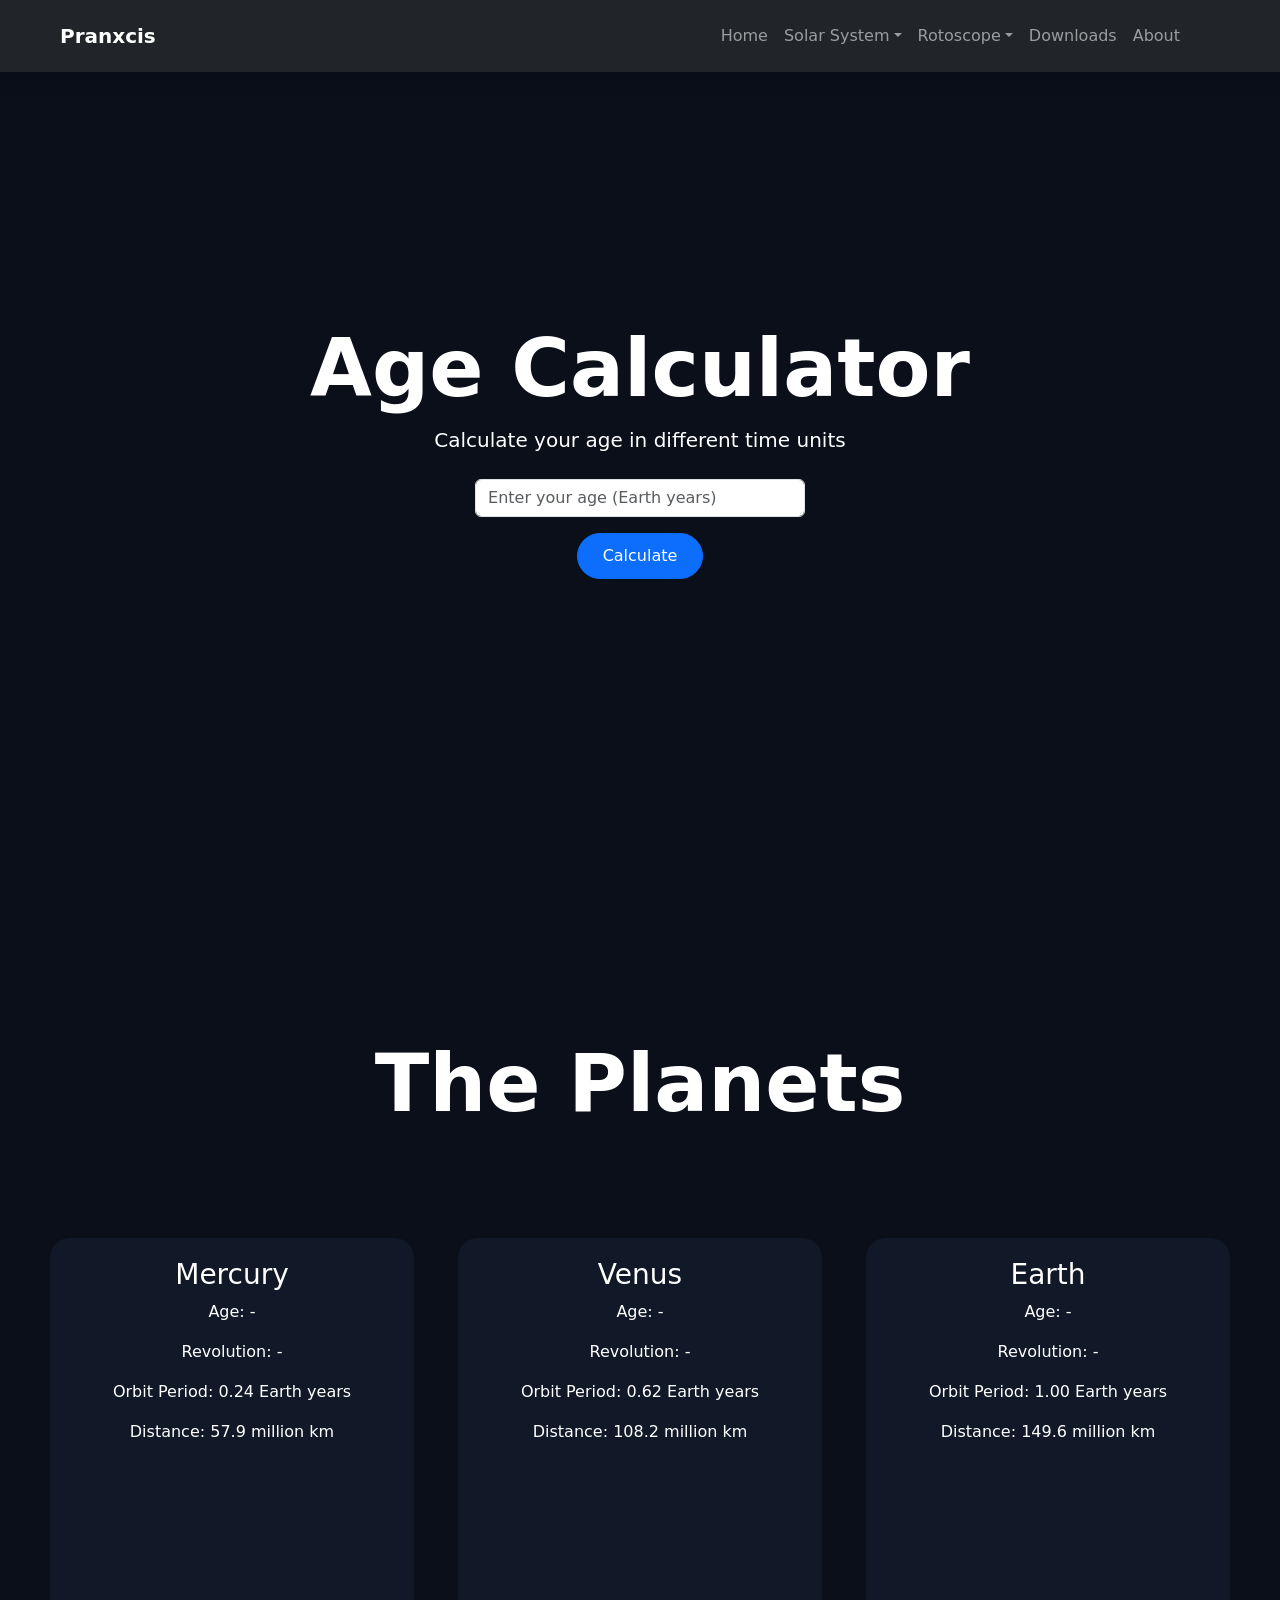
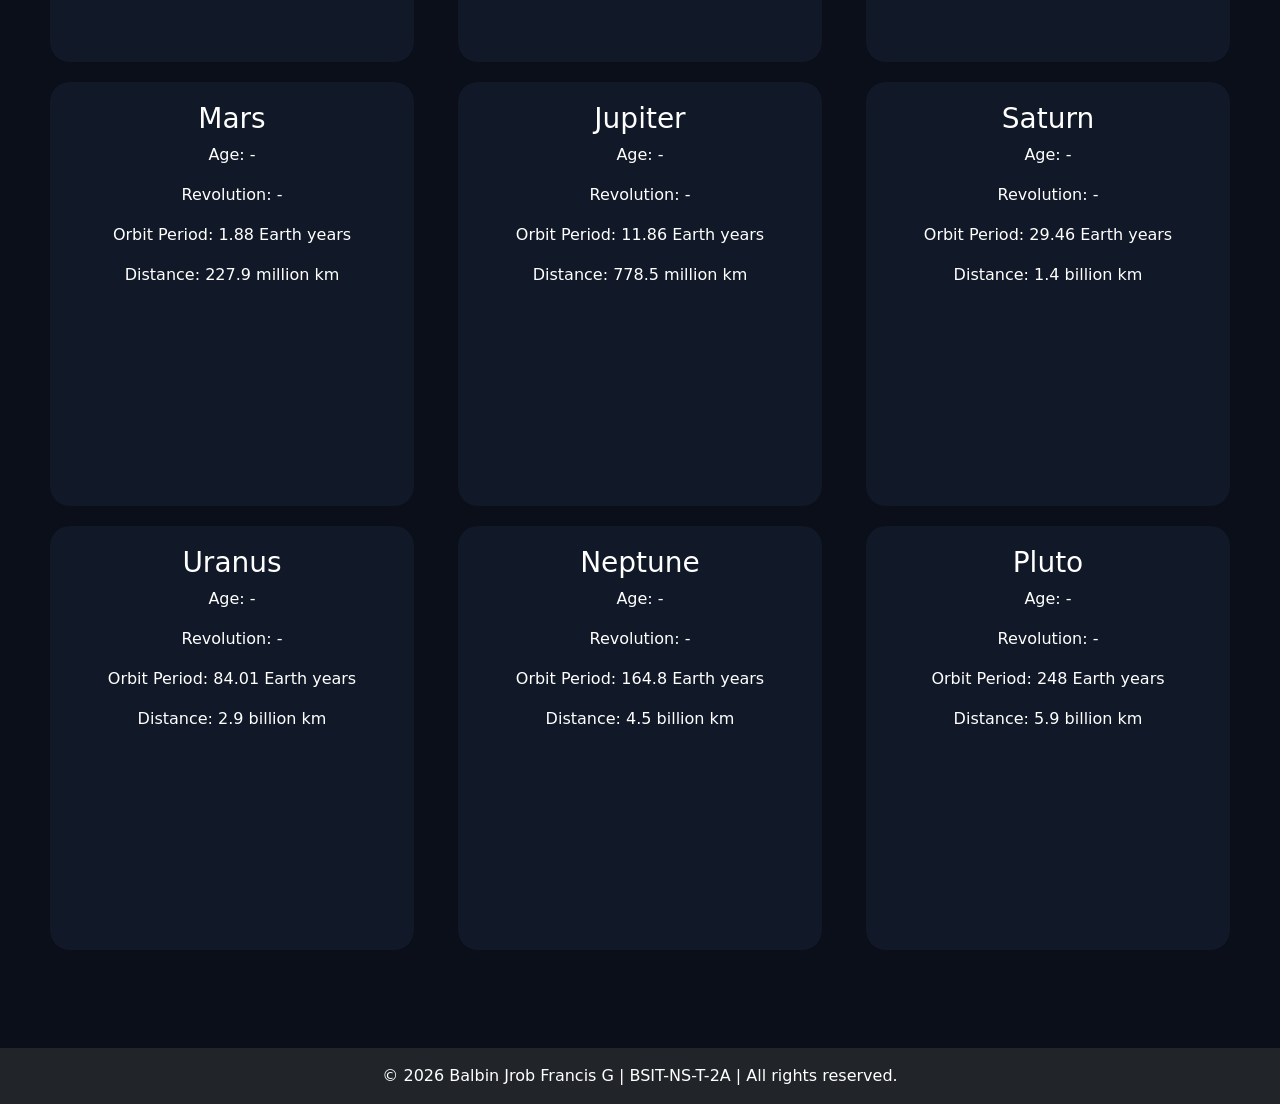
==== calculator.html @ 2394086f "Startup Website" ====
<!DOCTYPE html>
<html>
<head>
<title>Solar System Age Calculator</title>

<link href="https://cdn.jsdelivr.net/npm/bootstrap@5.3.0/dist/css/bootstrap.min.css" rel="stylesheet">
<link rel="stylesheet" href="includes/style.css">

<script src="https://cdn.jsdelivr.net/npm/bootstrap@5.3.0/dist/js/bootstrap.bundle.min.js"></script>
<script src="includes/include.js"></script>

</head>
<body>

<div id="header"></div>

<!-- HERO -->
<section class="hero" style="background-image:url('https://picsum.photos/1920/1080');">
  <div>
    <h1 class="display-1 fw-bold">Age Calculator</h1>
    <p class="lead">Calculate your age in different time units</p>
    <input type="number" id="ageInput" placeholder="Enter your age (Earth years)" class="form-control w-50 mx-auto mt-4">
    <button onclick="calculateAge()" class="btn btn-primary mt-3">Calculate</button>
  </div>
</section>

<section class="section" id="planetsSection">
  <h1 class="display-1 fw-bold py-5 m-5">The Planets</h1>

  <div class="row">

    <!-- MERCURY -->
    <div class="col-md-4">
      <div class="planet-card">
        <h3>Mercury</h3>
        <p>Age: <span id="mercuryAge">-</span></p>
        <p>Revolution: <span id="mercuryRev">-</span></p>
        <p>Orbit Period: 0.24 Earth years</p>
        <p>Distance: 57.9 million km</p>
        <div class="ratio ratio-16x9">
          <iframe src="https://www.youtube.com/embed/ID"></iframe>
        </div>
      </div>
    </div>

    <!-- VENUS -->
    <div class="col-md-4">
      <div class="planet-card">
        <h3>Venus</h3>
        <p>Age: <span id="venusAge">-</span></p>
        <p>Revolution: <span id="venusRev">-</span></p>
        <p>Orbit Period: 0.62 Earth years</p>
        <p>Distance: 108.2 million km</p>
        <div class="ratio ratio-16x9">
          <iframe src="https://www.youtube.com/embed/ID"></iframe>
        </div>
      </div>
    </div>

    <!-- EARTH -->
    <div class="col-md-4">
      <div class="planet-card">
        <h3>Earth</h3>
        <p>Age: <span id="earthAge">-</span></p>
        <p>Revolution: <span id="earthRev">-</span></p>
        <p>Orbit Period: 1.00 Earth years</p>
        <p>Distance: 149.6 million km</p>
        <div class="ratio ratio-16x9">
          <iframe src="https://www.youtube.com/embed/ID"></iframe>
        </div>
      </div>
    </div>

    <!-- MARS -->
    <div class="col-md-4">
      <div class="planet-card">
        <h3>Mars</h3>
        <p>Age: <span id="marsAge">-</span></p>
        <p>Revolution: <span id="marsRev">-</span></p>
        <p>Orbit Period: 1.88 Earth years</p>
        <p>Distance: 227.9 million km</p>
        <div class="ratio ratio-16x9">
          <iframe src="https://www.youtube.com/embed/ID"></iframe>
        </div>
      </div>
    </div>

    <!-- JUPITER -->
    <div class="col-md-4">
      <div class="planet-card">
        <h3>Jupiter</h3>
        <p>Age: <span id="jupiterAge">-</span></p>
        <p>Revolution: <span id="jupiterRev">-</span></p>
        <p>Orbit Period: 11.86 Earth years</p>
        <p>Distance: 778.5 million km</p>
        <div class="ratio ratio-16x9">
          <iframe src="https://www.youtube.com/embed/ID"></iframe>
        </div>
      </div>
    </div>

    <!-- SATURN -->
    <div class="col-md-4">
      <div class="planet-card">
        <h3>Saturn</h3>
        <p>Age: <span id="saturnAge">-</span></p>
        <p>Revolution: <span id="saturnRev">-</span></p>
        <p>Orbit Period: 29.46 Earth years</p>
        <p>Distance: 1.4 billion km</p>
        <div class="ratio ratio-16x9">
          <iframe src="https://www.youtube.com/embed/ID"></iframe>
        </div>
      </div>
    </div>

    <!-- URANUS -->
    <div class="col-md-4">
      <div class="planet-card">
        <h3>Uranus</h3>
        <p>Age: <span id="uranusAge">-</span></p>
        <p>Revolution: <span id="uranusRev">-</span></p>
        <p>Orbit Period: 84.01 Earth years</p>
        <p>Distance: 2.9 billion km</p>
        <div class="ratio ratio-16x9">
          <iframe src="https://www.youtube.com/embed/ID"></iframe>
        </div>
      </div>
    </div>

    <!-- NEPTUNE -->
    <div class="col-md-4">
      <div class="planet-card">
        <h3>Neptune</h3>
        <p>Age: <span id="neptuneAge">-</span></p>
        <p>Revolution: <span id="neptuneRev">-</span></p>
        <p>Orbit Period: 164.8 Earth years</p>
        <p>Distance: 4.5 billion km</p>
        <div class="ratio ratio-16x9">
          <iframe src="https://www.youtube.com/embed/ID"></iframe>
        </div>
      </div>
    </div>

    <!-- PLUTO -->
    <div class="col-md-4">
      <div class="planet-card">
        <h3>Pluto</h3>
        <p>Age: <span id="plutoAge">-</span></p>
        <p>Revolution: <span id="plutoRev">-</span></p>
        <p>Orbit Period: 248 Earth years</p>
        <p>Distance: 5.9 billion km</p>
        <div class="ratio ratio-16x9">
          <iframe src="https://www.youtube.com/embed/ID"></iframe>
        </div>
      </div>
    </div>

  </div>
</section>

<div id="footer"></div>

<script>
function calculateAge() {
  let age = document.getElementById("ageInput").value;
  if (!age) return;

  document.getElementById("mercuryAge").innerText = (age / 0.24).toFixed(2);
  document.getElementById("mercuryRev").innerText = (age / 0.24).toFixed(2);

  document.getElementById("venusAge").innerText = (age / 0.62).toFixed(2);
  document.getElementById("venusRev").innerText = (age / 0.62).toFixed(2);

  document.getElementById("earthAge").innerText = (age / 1).toFixed(2);
  document.getElementById("earthRev").innerText = (age / 1).toFixed(2);

  document.getElementById("marsAge").innerText = (age / 1.88).toFixed(2);
  document.getElementById("marsRev").innerText = (age / 1.88).toFixed(2);

  document.getElementById("jupiterAge").innerText = (age / 11.86).toFixed(2);
  document.getElementById("jupiterRev").innerText = (age / 11.86).toFixed(2);

  document.getElementById("saturnAge").innerText = (age / 29.46).toFixed(2);
  document.getElementById("saturnRev").innerText = (age / 29.46).toFixed(2);

  document.getElementById("uranusAge").innerText = (age / 84.01).toFixed(2);
  document.getElementById("uranusRev").innerText = (age / 84.01).toFixed(2);

  document.getElementById("neptuneAge").innerText = (age / 164.8).toFixed(2);
  document.getElementById("neptuneRev").innerText = (age / 164.8).toFixed(2);

  document.getElementById("plutoAge").innerText = (age / 248).toFixed(2);
  document.getElementById("plutoRev").innerText = (age / 248).toFixed(2);

  document.getElementById("planetsSection").scrollIntoView({
  behavior: "smooth"
});
}
</script>

</body>
</html>
---- includes/style.css ----
body { 
  background:#0b0f1a; 
  color:white; 
  scroll-behavior:smooth;
}

h1 {
    font-weight: 1200;
}

h2 {
    font-weight: bold;
}

.hero {
  height:100vh;
  display:flex;
  align-items:center;
  justify-content:center;
  text-align:center;
  background-size:cover;
  background-position:center;
}

/* FULL SCREEN SECTIONS */
.section {
  height: auto;
  display:flex;
  flex-direction:column;
  justify-content:center;
  align-items:center;
  text-align:center;
  padding:40px;
}

/* BIG CARDS */
.big-card {
  width:100%;
  max-width:1500px;
  margin:15px 0;
  padding:40px;
  border-radius:20px;
  background:#111827;
  transition:0.3s;
}

.big-card:hover {
  transform:scale(1.05);
  box-shadow:0 0 25px rgba(0,123,255,0.5);
}

.btn {
  border-radius:30px;
  padding:10px 25px;
}

/* PLANET CARDS */

.planet-card {
  background:#111827;
  border-radius:20px;
  padding:20px;
  margin:10px;
  transition:0.3s;
}

.planet-card:hover {
  transform:scale(1.05);
  box-shadow:0 0 20px rgba(0,123,255,0.5);
}

.others-card {
  background:#111827;
  border-radius:20px;
  padding:20px;
  margin:10px;
  width: 100%;
  transition:0.3s;
}

.others-card:hover {
  transform:scale(1.05);
  box-shadow:0 0 20px rgba(0,123,255,0.5);
}

/* DL CARDS */
.download-card {
  width:100%;
  max-width:1400px;
  margin:15px 0;
  padding:40px;
  border-radius:20px;
  background:#111827;
  transition:0.3s;

  display: flex;
  align-items: flex-start;   /* aligns items at the top */
  justify-content: flex-start; /* pushes everything to the left */
  gap: 12px; /* space between image and text */
}

.download-card:hover {
  transform:scale(1.05);
  box-shadow:0 0 25px rgba(0,123,255,0.5);
}
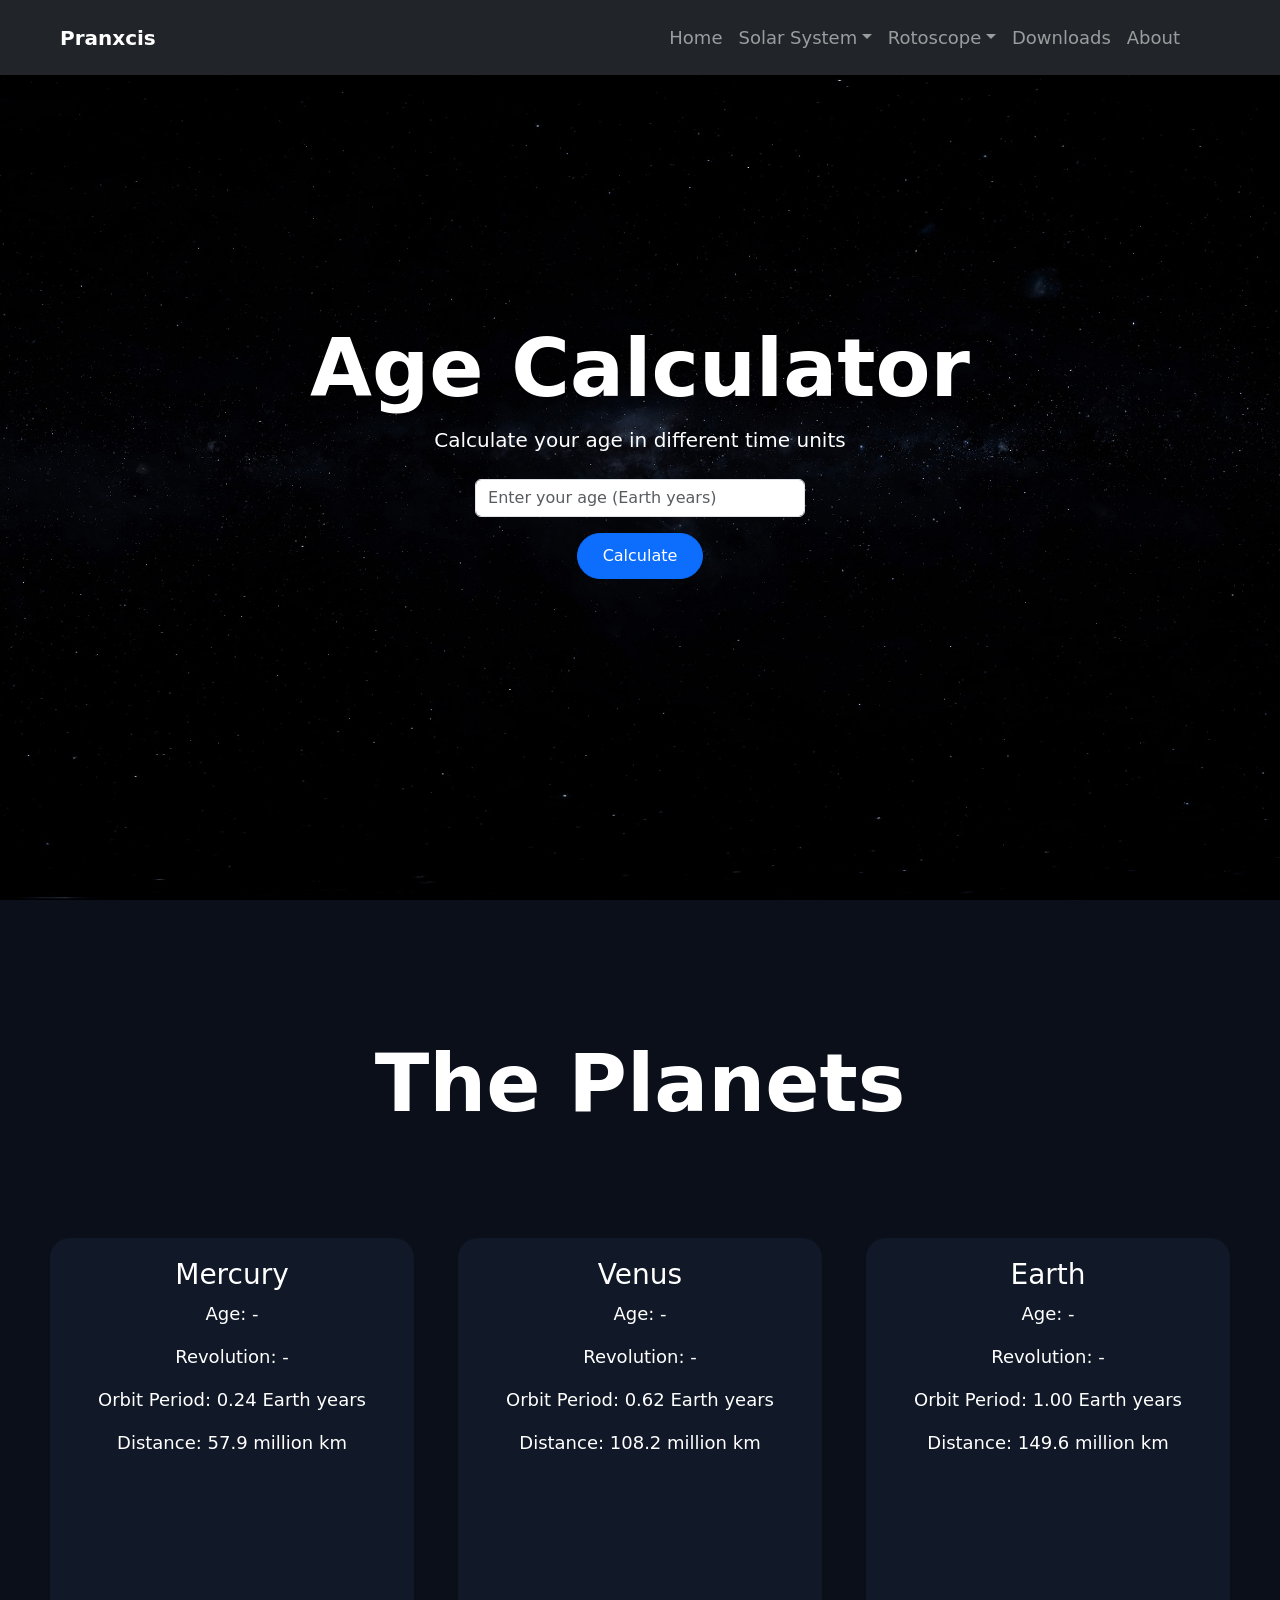
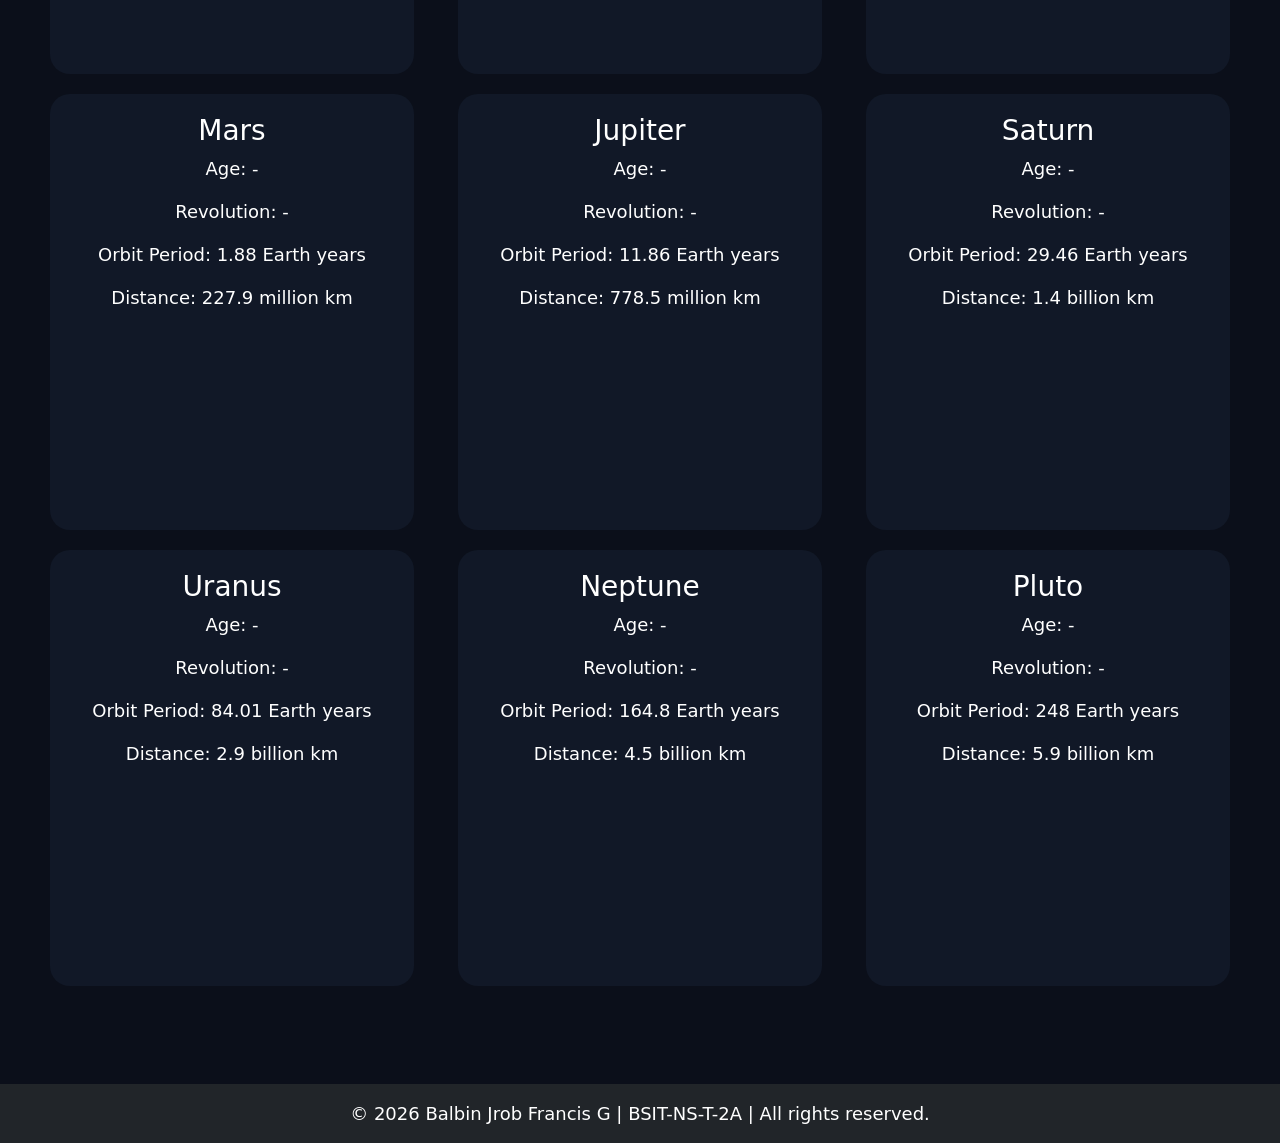
==== commit a9882d20: "Roto" ====
--- a/calculator.html
+++ b/calculator.html
@@ -15,7 +15,7 @@
 <div id="header"></div>
 
 <!-- HERO -->
-<section class="hero" style="background-image:url('https://picsum.photos/1920/1080');">
+<section class="hero" style="background-image: url('resources/Milky Way.jpg');">
   <div>
     <h1 class="display-1 fw-bold">Age Calculator</h1>
     <p class="lead">Calculate your age in different time units</p>
@@ -38,7 +38,7 @@
         <p>Orbit Period: 0.24 Earth years</p>
         <p>Distance: 57.9 million km</p>
         <div class="ratio ratio-16x9">
-          <iframe src="https://www.youtube.com/embed/ID"></iframe>
+          <iframe src="https://www.youtube.com/embed/EkSCIyUiRps"></iframe>
         </div>
       </div>
     </div>
--- a/includes/style.css
+++ b/includes/style.css
@@ -1,105 +1,147 @@
+/* GLOBAL */
 body { 
-  background:#0b0f1a; 
-  color:white; 
-  scroll-behavior:smooth;
+  background: #0b0f1a; 
+  color: white; 
+  scroll-behavior: smooth;
+  font-size: clamp(14px, 1.5vw, 18px);
+  margin: 0;
 }
 
+/* TYPOGRAPHY */
 h1 {
-    font-weight: 1200;
+  font-size: clamp(2rem, 5vw, 4rem);
+  font-weight: 900; /* fixed (1200 is invalid) */
 }
 
 h2 {
-    font-weight: bold;
+  font-size: clamp(1.5rem, 3vw, 2.5rem);
+  font-weight: bold;
 }
 
+/* HERO SECTION */
 .hero {
-  height:100vh;
-  display:flex;
-  align-items:center;
-  justify-content:center;
-  text-align:center;
-  background-size:cover;
-  background-position:center;
+  min-height: 100vh;
+  display: flex;
+  align-items: center;
+  justify-content: center;
+  text-align: center;
+  background-size: cover;
+  background-position: center;
+  padding: 20px;
 }
 
-/* FULL SCREEN SECTIONS */
+/* SECTIONS */
 .section {
   height: auto;
-  display:flex;
-  flex-direction:column;
-  justify-content:center;
-  align-items:center;
-  text-align:center;
-  padding:40px;
+  display: flex;
+  flex-direction: column;
+  justify-content: center;
+  align-items: center;
+  text-align: center;
+  padding: 20px;
 }
 
 /* BIG CARDS */
 .big-card {
-  width:100%;
-  max-width:1500px;
-  margin:15px 0;
-  padding:40px;
-  border-radius:20px;
-  background:#111827;
-  transition:0.3s;
-}
-
-.big-card:hover {
-  transform:scale(1.05);
-  box-shadow:0 0 25px rgba(0,123,255,0.5);
-}
-
-.btn {
-  border-radius:30px;
-  padding:10px 25px;
+  width: 100%;
+  max-width: 1500px;
+  margin: 15px 0;
+  padding: 20px;
+  border-radius: 20px;
+  background: #111827;
+  transition: 0.3s;
 }
 
 /* PLANET CARDS */
-
 .planet-card {
-  background:#111827;
-  border-radius:20px;
-  padding:20px;
-  margin:10px;
-  transition:0.3s;
-}
-
-.planet-card:hover {
-  transform:scale(1.05);
-  box-shadow:0 0 20px rgba(0,123,255,0.5);
+  background: #111827;
+  border-radius: 20px;
+  padding: 20px;
+  margin: 10px;
+  transition: 0.3s;
 }
 
 .others-card {
-  background:#111827;
-  border-radius:20px;
-  padding:20px;
-  margin:10px;
+  background: #111827;
+  border-radius: 20px;
+  padding: 20px;
+  margin: 10px;
   width: 100%;
-  transition:0.3s;
+  transition: 0.3s;
 }
 
-.others-card:hover {
-  transform:scale(1.05);
-  box-shadow:0 0 20px rgba(0,123,255,0.5);
+/* DOWNLOAD CARD */
+.download-card {
+  width: 100%;
+  max-width: 1400px;
+  margin: 15px 0;
+  padding: 20px;
+  border-radius: 20px;
+  background: #111827;
+  transition: 0.3s;
+
+  display: flex;
+  flex-direction: column; /* mobile first */
+  align-items: flex-start;
+  justify-content: flex-start;
+  gap: 12px;
 }
 
-/* DL CARDS */
-.download-card {
-  width:100%;
-  max-width:1400px;
-  margin:15px 0;
-  padding:40px;
-  border-radius:20px;
-  background:#111827;
-  transition:0.3s;
-
-  display: flex;
-  align-items: flex-start;   /* aligns items at the top */
-  justify-content: flex-start; /* pushes everything to the left */
-  gap: 12px; /* space between image and text */
+/* BUTTONS */
+.btn {
+  border-radius: 30px;
+  padding: 10px 25px;
 }
 
-.download-card:hover {
-  transform:scale(1.05);
-  box-shadow:0 0 25px rgba(0,123,255,0.5);
+/* IMAGES */
+img {
+  max-width: 100%;
+  height: auto;
+  border-radius: 10px;
+}
+
+/* CARD GRID (FOR MULTIPLE CARDS) */
+.card-container {
+  display: grid;
+  grid-template-columns: 1fr;
+  gap: 15px;
+  width: 100%;
+}
+
+/* TABLET */
+@media (min-width: 768px) {
+  .section {
+    padding: 40px;
+  }
+
+  .big-card,
+  .download-card {
+    padding: 40px;
+  }
+
+  .download-card {
+    flex-direction: row; /* switch to horizontal */
+  }
+
+  .card-container {
+    grid-template-columns: repeat(2, 1fr);
+  }
+}
+
+/* DESKTOP */
+@media (min-width: 1024px) {
+  .card-container {
+    grid-template-columns: repeat(3, 1fr);
+  }
+}
+
+/* HOVER EFFECTS (ONLY ON DEVICES THAT SUPPORT HOVER) */
+@media (hover: hover) {
+  .big-card:hover,
+  .planet-card:hover,
+  .others-card:hover,
+  .download-card:hover {
+    transform: scale(1.05);
+    box-shadow: 0 0 25px rgba(0,123,255,0.5);
+  }
 }
